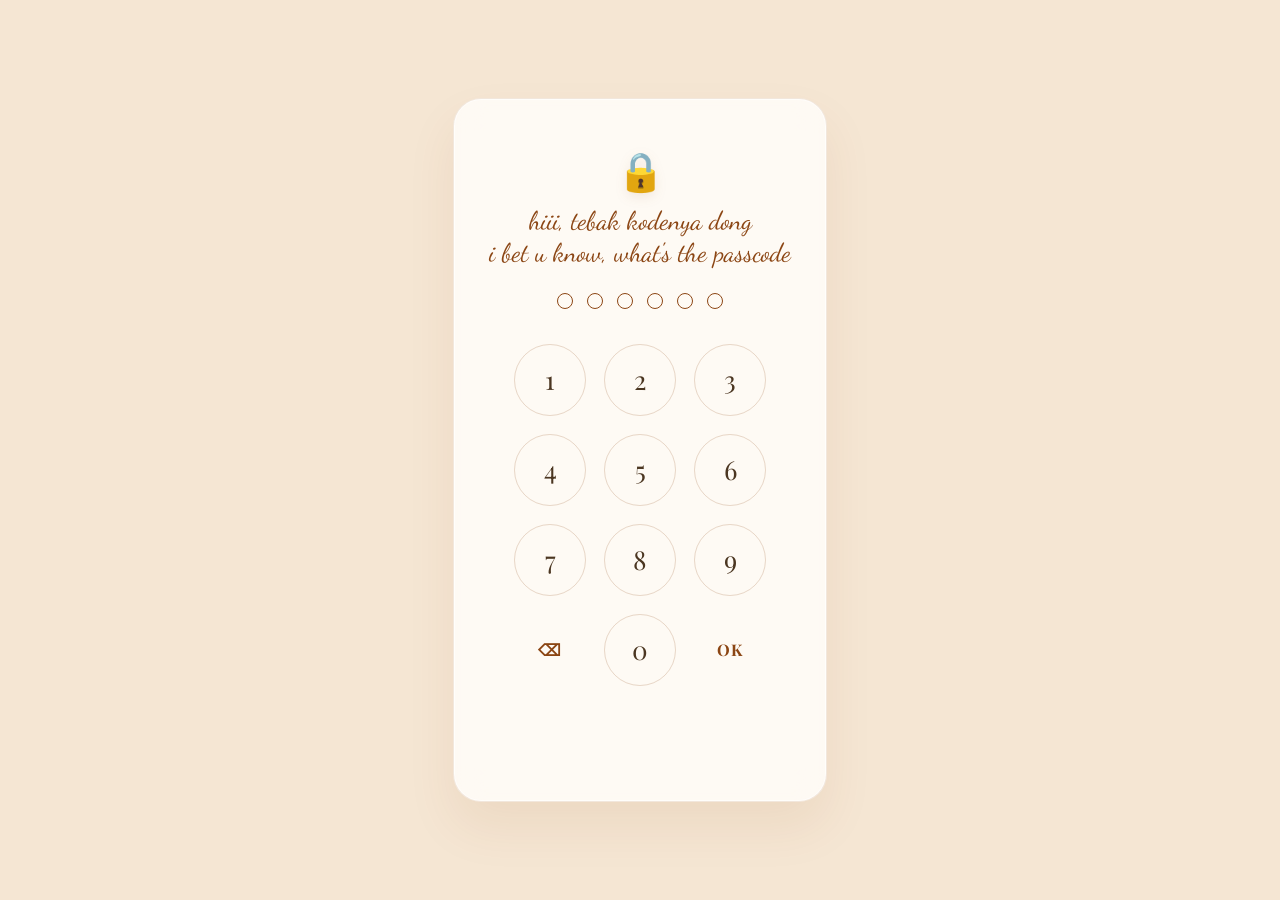
==== index.html @ 9696c4b0 "akhirnya setelah semua ini" ====
<!DOCTYPE html>
<html lang="id">
<head>
    <meta charset="UTF-8">
    <meta name="viewport" content="width=device-width, initial-scale=1.0">
    <title>Hmm apa yaa?</title>
    <link href="https://fonts.googleapis.com/css2?family=Dancing+Script:wght@600&family=Playfair+Display:ital,wght@0,400;1,400;1,700&display=swap" rel="stylesheet">
    <script src="https://cdnjs.cloudflare.com/ajax/libs/html2canvas/1.4.1/html2canvas.min.js"></script>
    <script src="https://cdnjs.cloudflare.com/ajax/libs/three.js/r128/three.min.js"></script>
    <style>
        * {
            margin: 0; padding: 0; box-sizing: border-box;
            -ms-overflow-style: none; scrollbar-width: none;
        }
        ::-webkit-scrollbar { display: none; }

        body {
            background-color: #f5e6d3; 
            color: #4b3621; font-family: 'Playfair Display', serif;
            height: 100vh; display: flex; justify-content: center; align-items: center;
            overflow: hidden; position: relative;
        }

        #lock-screen {
            position: fixed; inset: 0; z-index: 100; display: flex; flex-direction: column;
            justify-content: center; align-items: center; background-color: #f5e6d3;
            transition: opacity 0.8s ease;
        }

        .lock-container {
            background: rgba(255, 253, 250, 0.85);
            backdrop-filter: blur(15px);
            -webkit-backdrop-filter: blur(15px);
            padding: 45px 35px;
            border-radius: 28px;
            box-shadow: 0 25px 50px rgba(139, 69, 19, 0.08), inset 0 0 0 1px rgba(255, 255, 255, 0.6);
            border: 1px solid rgba(139, 69, 19, 0.1);
            display: flex;
            flex-direction: column;
            align-items: center;
            transition: transform 0.3s;
        }

        .padlock-icon { font-size: 38px; margin-bottom: 10px; filter: drop-shadow(0 4px 6px rgba(139,69,19,0.1)); transition: transform 0.4s; }
        
        .lock-greeting {
            font-family: 'Dancing Script', cursive;
            font-size: 26px;
            color: #8b4513;
            margin-bottom: 25px;
            text-align: center;
            line-height: 1.2;
        }

        .dots-container { display: flex; gap: 14px; margin-bottom: 35px; }
        .dot { width: 16px; height: 16px; border-radius: 50%; border: 1.5px solid #8b4513; transition: 0.2s; }
        .dot.filled { background-color: #8b4513; transform: scale(1.1); box-shadow: 0 2px 6px rgba(139,69,19,0.3); }

        .keypad { display: grid; grid-template-columns: repeat(3, 1fr); gap: 18px; }
        .key-btn {
            width: 72px; height: 72px; border-radius: 50%;
            background-color: transparent; border: 1px solid rgba(139, 69, 19, 0.2);
            font-size: 26px; color: #4b3621; font-weight: 400;
            font-family: 'Playfair Display', serif; cursor: pointer; 
            transition: all 0.2s ease;
        }
        .key-btn:hover { background-color: rgba(139, 69, 19, 0.05); }
        .key-btn:active { transform: scale(0.92); background-color: rgba(139, 69, 19, 0.15); border-color: rgba(139, 69, 19, 0.4); }
        .key-btn.action-btn { border: none; font-weight: 700; font-size: 16px; color: #8b4513; text-transform: uppercase; letter-spacing: 1px; }

        .hint-container { position: relative; margin-top: 30px; opacity: 0; pointer-events: none; transition: 1s ease; }
        .hint-container.show { opacity: 1; pointer-events: auto; }
        .hint-btn { padding: 10px 25px; border: none; border-radius: 25px; background: transparent; color: #8b4513; font-weight: 700; cursor: pointer; font-family: 'Playfair Display', serif; font-size: 15px; transition: transform 0.2s ease; text-decoration: underline; }
        .hint-btn:active { transform: scale(0.95); color: #c44747; }
        .hint-popup {
            position: absolute; bottom: calc(100% + 10px); left: 50%; transform: translate(-50%, 15px);
            background: #fffdfa; color: #8b4513; border: 1px solid rgba(139,69,19,0.2); padding: 12px 24px; border-radius: 12px; font-size: 18px; font-weight: 700;
            letter-spacing: 2px; white-space: nowrap; opacity: 0; pointer-events: none; transition: 0.3s;
            box-shadow: 0 10px 25px rgba(139, 69, 19, 0.15);
        }
        .hint-popup.active { opacity: 1; transform: translate(-50%, 0); }
        .hint-popup::after { content: ''; position: absolute; top: 100%; left: 50%; transform: translateX(-50%); border-width: 8px; border-style: solid; border-color: #fffdfa transparent transparent transparent; }

        .shake { animation: shakeError 0.4s ease-in-out; }
        @keyframes shakeError { 0%, 100% { transform: translateX(0); } 20% { transform: translateX(-10px); } 40% { transform: translateX(10px); } 60% { transform: translateX(-10px); } 80% { transform: translateX(10px); } }

        #envelope-container {
            position: relative; width: 300px; height: 200px;
            background-color: #c4a484; border-radius: 8px; z-index: 10;
            box-shadow: 0 10px 30px rgba(75, 54, 33, 0.15);
        }
        .flap {
            position: absolute; top: 0; left: 0; width: 100%; height: 120px;
            background-color: #e8dcca; clip-path: polygon(0 0, 100% 0, 50% 100%);
            transform-origin: top; transition: 0.8s; z-index: 3; border-radius: 8px 8px 0 0;
        }
        .flap.open { transform: rotateX(180deg); }
        .envelope-front { position: absolute; inset: 0; z-index: 4; display: flex; flex-direction: column; justify-content: center; align-items: center; }
        .flower-seal { width: 50px; height: 50px; background: #8b4513; border-radius: 50%; cursor: pointer; display: flex; justify-content: center; align-items: center; font-size: 24px; box-shadow: 0 0 15px rgba(139, 69, 19, 0.2); }

        #canvas-container {
            position: fixed; inset: 0; z-index: 20; visibility: hidden; opacity: 0;
            background: transparent; transition: opacity 0.8s; pointer-events: none;
        }

        #letter-container {
            visibility: hidden; opacity: 0; position: absolute; width: 90%; max-width: 600px; height: 85vh;
            background-color: #fdfaf3;
            background-image: 
                linear-gradient(90deg, transparent 45px, rgba(200, 150, 100, 0.3) 45px, rgba(200, 150, 100, 0.3) 47px, transparent 47px),
                linear-gradient(transparent 31px, rgba(186, 140, 99, 0.2) 31px, rgba(186, 140, 99, 0.2) 32px);
            background-size: 100% 100%, 100% 32px; background-attachment: local;
            border-radius: 6px; padding: 64px 40px 40px 65px; overflow-y: auto; z-index: 30;
            box-shadow: inset 0 0 50px rgba(0,0,0,0.05), 0 20px 50px rgba(0,0,0,0.1);
            transition: opacity 1.5s;
        }

        .show-letter-smooth { visibility: visible !important; animation: fadeInLetter 1.8s ease-out forwards; }
        @keyframes fadeInLetter { 0% { opacity: 0; transform: scale(0.95); } 100% { opacity: 1; transform: scale(1); } }

        .bouquet-sticker-new { position: absolute; top: 15px; right: -8px; width: 110px; opacity: 0; transform: rotate(10deg); z-index: 10; pointer-events: none; filter: drop-shadow(1px 2px 4px rgba(75, 54, 33, 0.1)); animation: dropInNew 1.5s ease forwards 0.8s; }
        @keyframes dropInNew { 0% { opacity: 0; transform: translateY(-15px) rotate(10deg); } 100% { opacity: 1; transform: translateY(0) rotate(10deg); } }

        .letter-content { display: flex; flex-direction: column; align-items: center; text-align: center; }
        .blur-text { opacity: 0; filter: blur(10px); transform: translateY(20px); transition: 1s; }
        .blur-text.reveal { opacity: 1; filter: blur(0); transform: translateY(0); }

        .title { font-style: italic; font-size: 22px; color: #8b4513; margin-bottom: 0; line-height: 32px; width: 80%; }
        .date { font-size: 12px; color: #c4a484; margin-bottom: 32px; line-height: 32px; }
        .handwriting { font-family: 'Dancing Script', cursive; font-size: 32px; color: #4b3621; align-self: flex-start; margin-bottom: 32px; line-height: 32px; }
        .paragraph { font-size: 16px; line-height: 32px; color: #5d4037; text-align: justify; margin-bottom: 32px; width: 100%; }

        .action-buttons { display: flex; gap: 15px; margin-top: 32px; margin-bottom: 32px; justify-content: center; flex-wrap: wrap; width: 100%; }
        .download-btn { height: 42px; padding: 0 28px; background: #8b4513; color: white; border: none; border-radius: 25px; font-weight: 700; cursor: pointer; transition: 0.3s; font-family: 'Playfair Display', serif; font-size: 14px; box-shadow: 0 4px 10px rgba(139, 69, 19, 0.15); }
        .next-btn { height: 42px; line-height: 38px; padding: 0 28px; background: transparent; color: #8b4513; border: 2px solid #8b4513; border-radius: 25px; font-weight: 700; cursor: pointer; transition: 0.3s; font-family: 'Playfair Display', serif; font-size: 14px; text-decoration: none; display: inline-block; }
        .next-btn:hover { background: #8b4513; color: white; box-shadow: 0 4px 10px rgba(139, 69, 19, 0.15); }

        .music-player { margin-bottom: 32px; padding: 15px 20px; background: #fffaf0; border-radius: 12px; border: 1px solid #f5ebd1; display: flex; flex-direction: column; align-items: center; width: 100%; max-width: 280px; box-shadow: 0 4px 10px rgba(0,0,0,0.02); }
        .song-name { font-size: 15px; color: #4b3621; font-weight: 600; }
        .artist-name { font-size: 12px; color: #8b4513; margin-top: 2px; }
        audio { width: 100%; height: 35px; margin-top: 8px; outline: none; }

        #flash-overlay { position: fixed; inset: 0; background-color: white; z-index: 9999; visibility: hidden; opacity: 0; pointer-events: none; transition: opacity 0.5s ease-out; }
        
        #preview-modal { position: fixed; inset: 0; background: rgba(0,0,0,0.8); z-index: 10000; display: none; justify-content: center; align-items: center; flex-direction: column; animation: softFadeIn 0.8s ease forwards; }
        @keyframes softFadeIn { 0% { opacity: 0; transform: translateY(10px) scale(0.98); } 100% { opacity: 1; transform: translateY(0) scale(1); } }
        
        .preview-content { background: #fffdfa; padding: 25px; border-radius: 12px; display: flex; flex-direction: column; align-items: center; width: 90%; max-width: 400px; max-height: 90vh; box-shadow: 0 20px 50px rgba(0,0,0,0.1); }
        .preview-image-container { width: 100%; max-height: 50vh; overflow-y: auto; margin-bottom: 20px; border: 1px solid #e8dcca; border-radius: 4px; box-shadow: inset 0 0 10px rgba(0,0,0,0.05); }
        #preview-image { width: 100%; height: auto; display: block; }
        .preview-actions { display: flex; flex-direction: column; align-items: center; gap: 12px; width: 100%; }
        .manual-dl-btn { background: #8b4513; color: white; text-decoration: none; padding: 12px 30px; border-radius: 25px; font-size: 15px; font-weight: 700; display: inline-block; text-align: center; width: 80%; }
        .close-modal { color: #c4a484; cursor: pointer; font-size: 14px; text-decoration: underline; padding: 5px; }

        .screenshot-mode { position: relative !important; width: 600px !important; max-width: 600px !important; height: auto !important; left: 0 !important; top: 0 !important; transform: none !important; margin: 0 auto !important; background-attachment: scroll, scroll !important; overflow: visible !important; }
        .screenshot-mode * { transition: none !important; animation: none !important; }
        .screenshot-mode .blur-text { opacity: 1 !important; filter: none !important; transform: none !important; will-change: auto !important; text-shadow: none !important; }
    </style>
</head>
<body>

    <div id="lock-screen">
        <div class="lock-container" id="lock-box">
            <div class="padlock-icon" id="padlock-icon">🔒</div>
            <p class="lock-greeting">hiii, tebak kodenya dong<br> i bet u know, what's the passcode</p>
            <div class="dots-container" id="pin-dots">
                <div class="dot"></div><div class="dot"></div><div class="dot"></div>
                <div class="dot"></div><div class="dot"></div><div class="dot"></div>
            </div>
            <div class="keypad">
                <button class="key-btn" onclick="addPin('1')">1</button>
                <button class="key-btn" onclick="addPin('2')">2</button>
                <button class="key-btn" onclick="addPin('3')">3</button>
                <button class="key-btn" onclick="addPin('4')">4</button>
                <button class="key-btn" onclick="addPin('5')">5</button>
                <button class="key-btn" onclick="addPin('6')">6</button>
                <button class="key-btn" onclick="addPin('7')">7</button>
                <button class="key-btn" onclick="addPin('8')">8</button>
                <button class="key-btn" onclick="addPin('9')">9</button>
                <button class="key-btn action-btn" onclick="delPin()">⌫</button>
                <button class="key-btn" onclick="addPin('0')">0</button>
                <button class="key-btn action-btn" onclick="checkPin()">OK</button>
            </div>
            <div class="hint-container" id="hint-wrap">
                <div class="hint-popup" id="hint-pop">111209</div>
                <button class="hint-btn" onclick="showHint()">Bercandaa, ini hint nyaa</button>
            </div>
        </div>
    </div>

    <div id="canvas-container"></div>

    <div id="envelope-container">
        <div class="flap" id="env-flap"></div>
        <div class="envelope-front">
            <div class="flower-seal" id="open-btn">💮</div>
            <p style="position: absolute; bottom: 30px; font-family:'Dancing Script'; font-size:24px; color: #4b3621; letter-spacing: 2px;">untuk nasywa</p>
        </div>
    </div>

    <div id="letter-container">
        <img src="buket.png" class="bouquet-sticker-new" alt="Buket">
        <div class="letter-content">
            <h1 class="blur-text title">To The One Who Deserve It</h1>
            <p class="blur-text date">Nasywa Nabillah</p>
            <h2 class="blur-text handwriting">Dearest Nasywa,</h2>
            <p class="blur-text paragraph">Thank you for being my motivation to be better, wa.</p>
            <p class="blur-text paragraph">Jujur, dari pertama kali aku ngeliat kamu, ada perasaan seneng yang susah banget buat dijelasin. Rasanya ada daya tarik tersendiri yang akhirnya bikin aku ngumpulin keberanian buat follow Instagram kamu.</p>
            <p class="blur-text paragraph">Lewat situ, aku jadi sering merhatiin kamu. Sempet ada rasa sedih dan kepikiran juga pas liat kamu beberapa kali posting notes lagu-lagu galau.</p>
            <p class="blur-text paragraph">Di titik itu, aku sempet nyesel banget... kenapa ya kita nggak ketemu dari dulu aja? Sekarang aku udah kelas 12, udah lulus juga, dan rasanya waktu buat ngeliat kamu di sekolah makin sempit. Padahal, aku suka banget liatin hal-hal kecil dari kamu, kaya repost-an kamu yang kadang random, tapi kadang juga bisa bucin.</p>
            <p class="blur-text paragraph">Sampai akhirnya pas terakhir kita ketemu, itu bener-bener lucu dan berkesan. Posisi foto kamu yang pas banget di depan aku bikin jwhhshs. Dan jujur takut geer sih tapi aku kaya notice sesuatu yang mungkin berbeda hehehe.</p>
            <p class="blur-text paragraph">Daripada aku cuma nyimpen perasaan ini sendirian dan nyesel nantinya, aku mutusin buat bertindak. Lewat bunga dan surat ini, aku cuma mau kamu tahu... kalau kamu adalah perempuan pertama yang dapet perlakuan kaya gini dari aku.</p>
            <h2 class="blur-text handwriting" style="align-self: flex-end;">Someone who's admire you</h2>
            
            <div class="blur-text action-buttons" id="action-buttons">
                <button class="download-btn" id="dl-btn">Simpan Surat Ini</button>
                <a href="games.html" class="next-btn">Lanjut ke Menu →</a>
            </div>

            <div class="blur-text music-player" id="music-player-box">
                <span class="song-name">Semua Aku Dirayakan</span>
                <span class="artist-name">Nadin Amizah</span>
                <audio id="bg-music" controls preload="auto" loop><source src="semuaakudirayakan.mp3" type="audio/mpeg"></audio>
            </div>
        </div>
    </div>

    <div id="flash-overlay"></div>
    <div id="preview-modal">
        <div class="preview-content">
            <h3 style="color: #4b3621; margin-bottom: 15px;">Surat Berhasil Disimpan!</h3>
            <div class="preview-image-container">
                <img id="preview-image" src="">
            </div>
            <div class="preview-actions">
                <a class="manual-dl-btn" id="manual-dl-btn" href="" download="Surat_Nasywa.png">Simpan Manual</a>
                <span class="close-modal" onclick="document.getElementById('preview-modal').style.display='none'">Tutup</span>
            </div>
        </div>
    </div>

    <script>
        let pin = "";
        const targetPin = "111209";
        const dots = document.querySelectorAll('.dot');
        const padlockIcon = document.getElementById('padlock-icon');
        const lockScreen = document.getElementById('lock-screen');
        const lockBox = document.getElementById('lock-box');

        // LOGIKA PENGECEKAN SKIP LOCKSCREEN DARI URL PARAMETER
        window.addEventListener('DOMContentLoaded', () => {
            const urlParams = new URLSearchParams(window.location.search);
            if(urlParams.get('skip') === 'true') {
                // Sembunyiin lock screen & amplop langsung
                document.getElementById('lock-screen').style.display = 'none';
                document.getElementById('envelope-container').style.display = 'none';
                
                // Tampilin surat
                const letter = document.getElementById('letter-container');
                letter.style.visibility = 'visible';
                letter.style.opacity = '1';
                letter.classList.add('show-letter-smooth');
                
                // Hilangin blur langsung tanpa nunggu animasi 8 detik
                document.querySelectorAll('.blur-text').forEach((t) => {
                    t.style.animation = 'none'; 
                    t.style.opacity = '1';
                    t.style.filter = 'blur(0)';
                    t.style.transform = 'translateY(0)';
                });
            } else {
                // Kalau nggak skip, tampilin hint lockscreen kaya biasa
                setTimeout(() => document.getElementById('hint-wrap').classList.add('show'), 3000);
            }
        });

        function addPin(n) { 
            if(pin.length < 6) { 
                pin += n; 
                updateDots(); 
            } 
        }
        
        function delPin() { 
            if(pin.length > 0) {
                pin = pin.slice(0, -1); 
                updateDots(); 
            }
        }
        
        function updateDots() { 
            dots.forEach((d, i) => {
                if (i < pin.length) { d.classList.add('filled'); }
                else { d.classList.remove('filled'); }
            }); 
        }

        function showHint() { 
            const p = document.getElementById('hint-pop'); 
            p.classList.add('active');
            setTimeout(() => p.classList.remove('active'), 2500);
        }

        function checkPin() {
            if(pin === targetPin) {
                padlockIcon.innerHTML = '🔓';
                padlockIcon.style.transform = 'scale(1.3)';
                setTimeout(() => {
                    lockScreen.style.opacity = '0';
                    setTimeout(() => lockScreen.style.display = 'none', 800);
                }, 500);
            } else {
                lockBox.classList.add('shake');
                setTimeout(() => { 
                    lockBox.classList.remove('shake'); 
                    pin = ""; 
                    updateDots(); 
                }, 400);
            }
        }

        let scene, camera, renderer;
        let instancedMeshes = {};
        let flowerData = [];
        let meshCount = { rose: 0, lily: 0, genericSmall: 0, genericLarge: 0 };
        let currentIndices = { rose: 0, lily: 0, genericSmall: 0, genericLarge: 0 };
        const dummy = new THREE.Object3D();
        let startTime = 0;
        let lastTime = performance.now();
        let animationId;

        function createGenericFlowerTexture() {
            const canvas = document.createElement('canvas');
            canvas.width = 256; canvas.height = 256;
            const ctx = canvas.getContext('2d');
            const cx = 128, cy = 128;
            ctx.shadowColor = 'rgba(0,0,0,0.15)'; ctx.shadowBlur = 6;
            for(let i=0; i<5; i++) {
                ctx.save(); ctx.translate(cx, cy); ctx.rotate((Math.PI * 2 / 5) * i);
                ctx.beginPath(); ctx.moveTo(0, 0);
                ctx.bezierCurveTo(40, -40, 60, -100, 0, -110);
                ctx.bezierCurveTo(-60, -100, -40, -40, 0, 0);
                const grd = ctx.createRadialGradient(0, -50, 0, 0, -50, 60);
                grd.addColorStop(0, 'rgba(255, 255, 255, 0.9)'); grd.addColorStop(1, 'rgba(200, 200, 200, 0.6)');
                ctx.fillStyle = grd; ctx.fill(); ctx.restore();
            }
            ctx.shadowBlur = 0; ctx.beginPath(); ctx.arc(cx, cy, 14, 0, Math.PI * 2); ctx.fillStyle = '#ffb300'; ctx.fill();
            return new THREE.CanvasTexture(canvas);
        }

        function createLilyTexture() {
            const canvas = document.createElement('canvas');
            canvas.width = 256; canvas.height = 256;
            const ctx = canvas.getContext('2d');
            const cx = 128, cy = 128;
            ctx.shadowColor = 'rgba(0,0,0,0.15)'; ctx.shadowBlur = 6;
            const petalCount = 6;
            for(let i=0; i<petalCount; i++) {
                ctx.save(); ctx.translate(cx, cy); ctx.rotate((Math.PI * 2 / petalCount) * i);
                ctx.beginPath(); ctx.moveTo(0, 0);
                ctx.bezierCurveTo(20, -10, 30, -80, 0, -100);
                ctx.bezierCurveTo(-30, -80, -20, -10, 0, 0);
                const grd = ctx.createRadialGradient(0, -40, 0, 0, -40, 60);
                grd.addColorStop(0, 'rgba(255, 255, 255, 0.95)'); grd.addColorStop(1, 'rgba(210, 210, 210, 0.7)');
                ctx.fillStyle = grd; ctx.fill(); ctx.restore();
            }
            ctx.shadowBlur = 0; ctx.beginPath(); ctx.arc(cx, cy, 10, 0, Math.PI * 2); ctx.fillStyle = '#ff8f00'; ctx.fill();
            return new THREE.CanvasTexture(canvas);
        }

        function createRoseTexture() {
            const canvas = document.createElement('canvas');
            canvas.width = 256; canvas.height = 256;
            const ctx = canvas.getContext('2d');
            const cx = 128, cy = 128;
            ctx.shadowColor = 'rgba(0,0,0,0.3)'; ctx.shadowBlur = 10;
            const sizeMap = [110, 90, 70, 50];
            const densityMap = [6, 8, 8, 10];
            
            for(let layer=0; layer < sizeMap.length; layer++) {
                let size = sizeMap[layer];
                let petals = densityMap[layer];
                let step = (Math.PI * 2) / petals;
                for(let i=0; i < petals; i++) {
                    let angle = i * step + (layer % 2 === 0 ? step/2 : 0);
                    ctx.save(); ctx.translate(cx, cy); ctx.rotate(angle);
                    ctx.beginPath(); ctx.moveTo(0, 0);
                    ctx.bezierCurveTo(size/3, -size/3, size/2, -size, 0, -size*1.1);
                    ctx.bezierCurveTo(-size/2, -size, -size/3, -size/3, 0, 0);
                    
                    const grd = ctx.createRadialGradient(0, -size/2, 0, 0, -size/2, size*0.6);
                    grd.addColorStop(0, 'rgba(255, 255, 255, 0.85)'); grd.addColorStop(1, 'rgba(180, 180, 180, 0.5)');
                    ctx.fillStyle = grd; ctx.fill(); ctx.restore();
                }
            }
            return new THREE.CanvasTexture(canvas);
        }

        function initThree() {
            const container = document.getElementById('canvas-container');
            scene = new THREE.Scene();
            camera = new THREE.PerspectiveCamera(60, window.innerWidth/window.innerHeight, 1, 1000);
            camera.position.z = 200;

            renderer = new THREE.WebGLRenderer({ alpha: true, antialias: true });
            renderer.setSize(window.innerWidth, window.innerHeight);
            renderer.setPixelRatio(Math.min(window.devicePixelRatio, 1.5));
            container.appendChild(renderer.domElement);

            const roseTex = createRoseTexture();
            const lilyTex = createLilyTexture();
            const genericTex = createGenericFlowerTexture();
            const geometry = new THREE.PlaneGeometry(10, 10);
            
            const materials = {
                rose: new THREE.MeshBasicMaterial({ map: roseTex, transparent: true, alphaTest: 0.05, depthWrite: false }),
                lily: new THREE.MeshBasicMaterial({ map: lilyTex, transparent: true, alphaTest: 0.05, depthWrite: false }),
                genericSmall: new THREE.MeshBasicMaterial({ map: genericTex, transparent: true, alphaTest: 0.05, depthWrite: false }),
                genericLarge: new THREE.MeshBasicMaterial({ map: genericTex, transparent: true, alphaTest: 0.05, depthWrite: false })
            };

            const isMobile = window.innerWidth <= 768;
            const aspect = window.innerWidth / window.innerHeight;
            const w = 240 * aspect; const h = 240; 
            const cols = isMobile ? 12 : 20;
            const rows = isMobile ? 16 : 14;
            const stepX = w / cols;
            const stepY = h / rows;

            const colorPalettes = [
                '#ff0000', '#ffde00', '#0066ff', '#ff007f'
            ];

            for(let layer = 0; layer < 2; layer++) {
                for(let r = -rows/2 - 1; r <= rows/2 + 1; r++) {
                    for(let c = -cols/2 - 1; c <= cols/2 + 1; c++) {
                        
                        let ox = layer === 1 ? stepX/2 : 0;
                        let oy = layer === 1 ? stepY/2 : 0;
                        let tx = (c * stepX) + ox + (Math.random()*stepX*0.6 - stepX*0.3);
                        let ty = (r * stepY) + oy + (Math.random()*stepY*0.6 - stepY*0.3);
                        
                        let distNorm = Math.sqrt(Math.pow(tx/(w/2), 2) + Math.pow(ty/(h/2), 2));
                        
                        let delay, type, tz;
                        let sizeFactor = 1.0;
                        
                        if(distNorm > 0.8) { 
                            delay = 200; 
                            type = Math.random() > 0.3 ? 'genericLarge' : 'rose';
                            sizeFactor = 2.2; tz = -15; 
                        } 
                        else if(distNorm > 0.5) { 
                            delay = 1000; 
                            const rnd = Math.random();
                            type = rnd > 0.5 ? 'genericLarge' : (rnd > 0.2 ? 'rose' : 'lily');
                            sizeFactor = 1.8; tz = -10; 
                        }  
                        else if(distNorm > 0.25) { 
                            delay = 1800; 
                            const rnd = Math.random();
                            type = rnd > 0.6 ? 'rose' : (rnd > 0.3 ? 'lily' : 'genericSmall');
                            sizeFactor = 1.4; tz = -5; 
                        } 
                        else { 
                            delay = 2600; 
                            type = Math.random() > 0.4 ? 'genericSmall' : 'lily';
                            sizeFactor = 1.1; tz = 0; 
                        } 
                        
                        delay += Math.random() * 300; 
                        let size = 2.0 * sizeFactor * (Math.random() * 0.4 + 0.8);
                        if(isMobile) size *= 0.85;

                        let sx = tx + (tx > 0 ? 180 : -180);
                        let sy = ty + (ty > 0 ? 180 : -180);
                        let tRot = Math.random() * Math.PI * 2;
                        let sRot = tRot + (Math.random() - 0.5) * 4;

                        flowerData.push({
                            type, sx, sy, sz: tz,
                            tx, ty, tz, sRot, tRot,
                            scale: size, delay,
                            progress: 0,
                            color: colorPalettes[Math.floor(Math.random() * colorPalettes.length)]
                        });
                        meshCount[type]++;
                    }
                }
            }

            const types = ['rose', 'lily', 'genericSmall', 'genericLarge'];
            types.forEach(type => {
                if (meshCount[type] > 0) {
                    instancedMeshes[type] = new THREE.InstancedMesh(geometry, materials[type], meshCount[type]);
                    scene.add(instancedMeshes[type]);
                }
            });

            const colorObj = new THREE.Color();
            flowerData.forEach(f => {
                const type = f.type;
                if (!instancedMeshes[type]) return;
                
                colorObj.set(f.color);
                instancedMeshes[type].setColorAt(currentIndices[type], colorObj);
                
                dummy.position.set(f.sx, f.sy, f.sz);
                dummy.rotation.set(0, 0, f.sRot);
                dummy.scale.set(0, 0, 0); 
                dummy.updateMatrix();
                instancedMeshes[type].setMatrixAt(currentIndices[type], dummy.matrix);
                currentIndices[type]++;
            });

            types.forEach(type => {
                if (instancedMeshes[type]) {
                    instancedMeshes[type].instanceMatrix.needsUpdate = true;
                    if(instancedMeshes[type].instanceColor) instancedMeshes[type].instanceColor.needsUpdate = true;
                }
            });
            
            startTime = performance.now();
            lastTime = startTime;
            renderLoop();
        }

        function renderLoop() {
            animationId = requestAnimationFrame(renderLoop);
            let now = performance.now();
            let dt = now - lastTime; lastTime = now;
            
            const types = ['rose', 'lily', 'genericSmall', 'genericLarge'];
            let loopIndices = { rose: 0, lily: 0, genericSmall: 0, genericLarge: 0 };

            for(let i=0; i < flowerData.length; i++) {
                let f = flowerData[i];
                const type = f.type;
                if (!instancedMeshes[type]) { loopIndices[type]++; continue; }
                
                if(now - startTime > f.delay) {
                    if(f.progress < 1) {
                        f.progress += dt * 0.0006; 
                        if(f.progress > 1) f.progress = 1;
                    }
                    let ease = 1 - Math.pow(1 - f.progress, 3);
                    let cx = f.sx + (f.tx - f.sx) * ease;
                    let cy = f.sy + (f.ty - f.sy) * ease;
                    let cr = f.sRot + (f.tRot - f.sRot) * ease;
                    dummy.position.set(cx, cy, f.sz);
                    dummy.rotation.set(0, 0, cr);
                    dummy.scale.set(f.scale, f.scale, f.scale);
                    dummy.updateMatrix();
                    instancedMeshes[type].setMatrixAt(loopIndices[type], dummy.matrix);
                }
                loopIndices[type]++;
            }

            types.forEach(type => {
                if (instancedMeshes[type]) {
                    instancedMeshes[type].instanceMatrix.needsUpdate = true;
                }
            });
            renderer.render(scene, camera);
        }

        window.addEventListener('resize', () => {
            if(camera && renderer) {
                camera.aspect = window.innerWidth / window.innerHeight;
                camera.updateProjectionMatrix();
                renderer.setSize(window.innerWidth, window.innerHeight);
            }
        });

        document.getElementById('open-btn').addEventListener('click', () => {
            const music = document.getElementById('bg-music'); music.play();
            document.getElementById('env-flap').classList.add('open');
            document.getElementById('open-btn').style.opacity = '0';
            
            setTimeout(() => {
                const env = document.getElementById('envelope-container');
                env.style.transition = '1s'; env.style.transform = 'scale(2)'; env.style.opacity = '0';
                
                setTimeout(() => {
                    env.style.display = 'none';
                    const canvasCont = document.getElementById('canvas-container');
                    canvasCont.style.visibility = 'visible'; canvasCont.style.opacity = '1';
                    
                    initThree();

                    setTimeout(() => {
                        canvasCont.style.opacity = '0';
                        setTimeout(() => {
                            canvasCont.style.visibility = 'hidden';
                            cancelAnimationFrame(animationId);
                            if(renderer) { 
                                renderer.dispose(); 
                                Object.values(instancedMeshes).forEach(mesh => mesh.geometry.dispose());
                                Object.values(instancedMeshes).forEach(mesh => mesh.material.dispose());
                                canvasCont.innerHTML = ''; 
                            }
                            
                            const letter = document.getElementById('letter-container');
                            letter.style.visibility = 'visible'; letter.classList.add('show-letter-smooth');
                            
                            document.querySelectorAll('.blur-text').forEach((t, i) => {
                                setTimeout(() => t.classList.add('reveal'), i * 900);
                            });
                        }, 800);
                    }, 4500); 
                }, 800);
            }, 800);
        });

        document.getElementById('dl-btn').addEventListener('click', () => {
            const flash = document.getElementById('flash-overlay');
            flash.style.visibility = 'visible'; flash.style.opacity = '1';
            setTimeout(() => { flash.style.opacity = '0'; setTimeout(() => flash.style.visibility = 'hidden', 500); }, 400);
            
            document.getElementById('action-buttons').style.display = 'none';
            document.getElementById('music-player-box').style.display = 'none';
            
            const letter = document.getElementById('letter-container');
            letter.classList.add('screenshot-mode');

            setTimeout(() => {
                html2canvas(letter, { backgroundColor: '#fdfaf3', scale: 2, useCORS: true, logging: false }).then(canvas => {
                    letter.classList.remove('screenshot-mode');
                    document.getElementById('action-buttons').style.display = 'flex';
                    document.getElementById('music-player-box').style.display = 'flex';
                    
                    const data = canvas.toDataURL('image/png');
                    document.getElementById('preview-image').src = data;
                    document.getElementById('manual-dl-btn').href = data;
                    document.getElementById('preview-modal').style.display = 'flex';
                });
            }, 600);
        });
    </script>
</body>
</html>
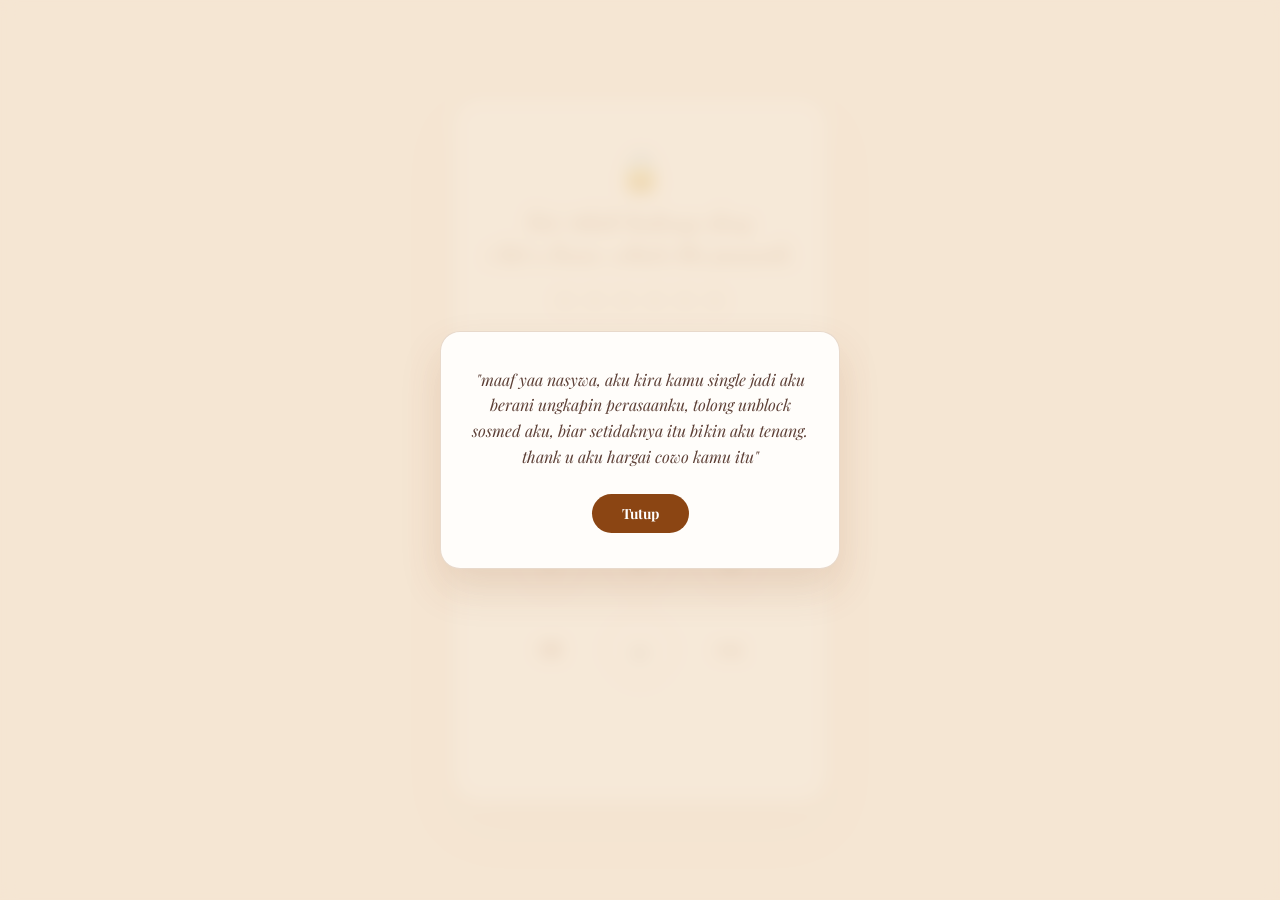
==== commit 1e9b7970: "Update index.html" ====
--- a/index.html
+++ b/index.html
@@ -21,6 +21,47 @@
             overflow: hidden; position: relative;
         }
 
+        /* --- STYLES UNTUK POP-UP MAAF --- */
+        #apology-overlay {
+            position: fixed; inset: 0; z-index: 9999;
+            display: flex; justify-content: center; align-items: center;
+            background-color: rgba(245, 230, 211, 0.85);
+            backdrop-filter: blur(8px);
+            transition: opacity 0.5s ease;
+        }
+        
+        .apology-content {
+            background: #fffdfa;
+            padding: 35px 25px;
+            border-radius: 20px;
+            box-shadow: 0 20px 40px rgba(139, 69, 19, 0.15);
+            border: 1px solid rgba(139, 69, 19, 0.2);
+            max-width: 85%; width: 400px;
+            text-align: center;
+            opacity: 0;
+            transform: translateY(20px);
+            animation: slideUpFade 0.6s ease forwards 0.3s;
+        }
+
+        @keyframes slideUpFade {
+            to { transform: translateY(0); opacity: 1; }
+        }
+
+        .apology-content p {
+            font-size: 16px; color: #5d4037; line-height: 1.6;
+            margin-bottom: 25px; font-style: italic;
+        }
+
+        #close-apology {
+            padding: 10px 30px; background: #8b4513; color: white;
+            border: none; border-radius: 25px; font-family: 'Playfair Display', serif;
+            font-weight: 700; font-size: 14px; cursor: pointer; transition: 0.3s;
+        }
+
+        #close-apology:hover { background: #6b3410; box-shadow: 0 4px 10px rgba(139, 69, 19, 0.2); }
+        #close-apology:active { transform: scale(0.95); }
+        /* -------------------------------- */
+
         #lock-screen {
             position: fixed; inset: 0; z-index: 100; display: flex; flex-direction: column;
             justify-content: center; align-items: center; background-color: #f5e6d3;
@@ -158,6 +199,13 @@
     </style>
 </head>
 <body>
+
+    <div id="apology-overlay">
+        <div class="apology-content">
+            <p>"maaf yaa nasywa, aku kira kamu single jadi aku berani ungkapin perasaanku, tolong unblock sosmed aku, biar setidaknya itu bikin aku tenang. thank u aku hargai cowo kamu itu"</p>
+            <button id="close-apology">Tutup</button>
+        </div>
+    </div>
 
     <div id="lock-screen">
         <div class="lock-container" id="lock-box">
@@ -240,6 +288,15 @@
     </div>
 
     <script>
+        // LOGIKA POP-UP MAAF
+        document.getElementById('close-apology').addEventListener('click', function() {
+            const overlay = document.getElementById('apology-overlay');
+            overlay.style.opacity = '0';
+            setTimeout(() => {
+                overlay.style.display = 'none';
+            }, 500);
+        });
+
         let pin = "";
         const targetPin = "111209";
         const dots = document.querySelectorAll('.dot');
@@ -606,7 +663,7 @@
                             document.querySelectorAll('.blur-text').forEach((t, i) => {
                                 setTimeout(() => t.classList.add('reveal'), i * 900);
                             });
-                        }, 800);
+                        }, 800); 
                     }, 4500); 
                 }, 800);
             }, 800);
@@ -638,4 +695,4 @@
         });
     </script>
 </body>
-</html>+</html>
